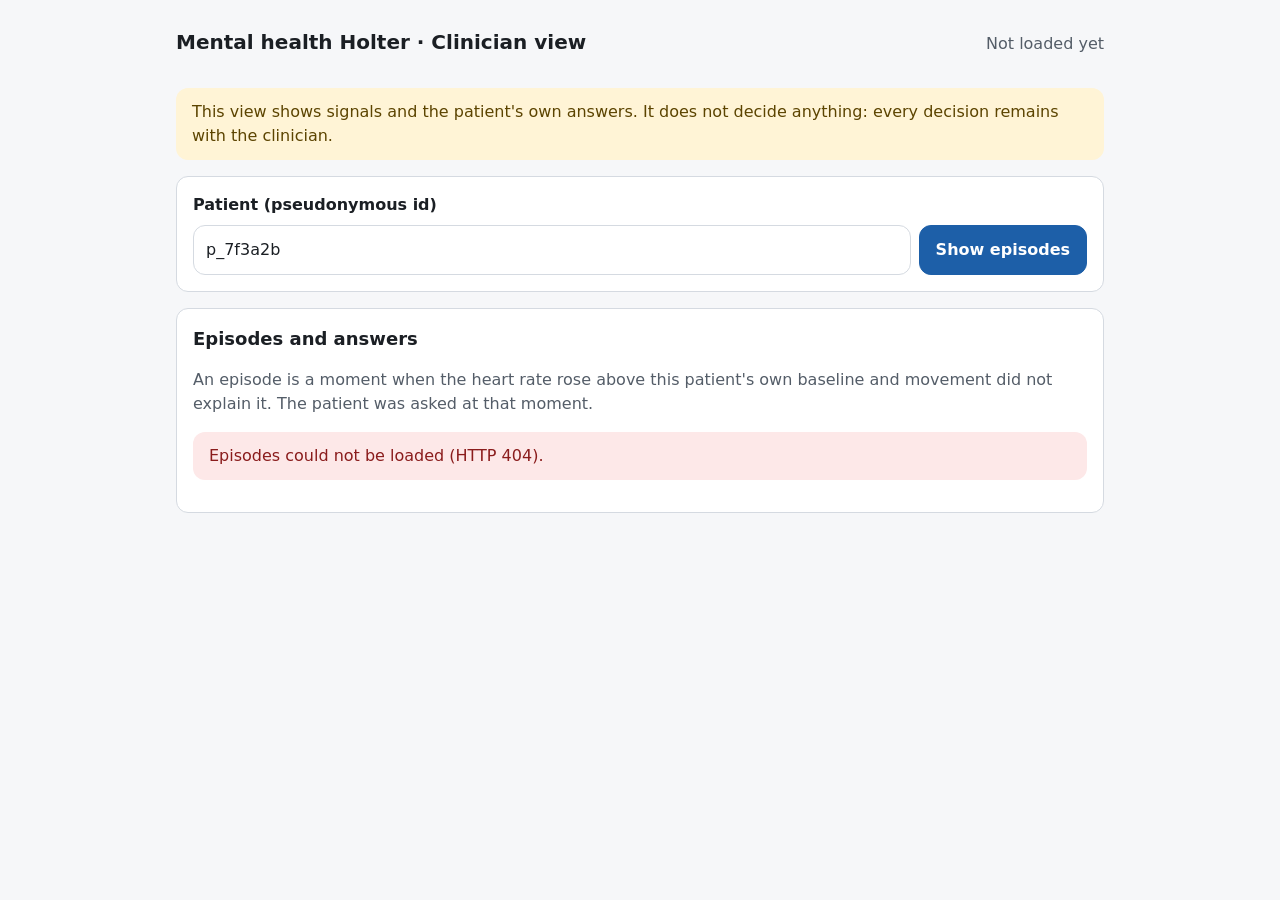
==== frontend/clinician/index.html @ 8410e5f2 "feat: add patient question page and clinician episodes timeline Patient page receives EpisodeEvent o" ====
<!doctype html>
<html lang="en">
  <head>
    <meta charset="utf-8" />
    <meta name="viewport" content="width=device-width, initial-scale=1" />
    <title>Holter · Clinician</title>
    <link rel="stylesheet" href="../shared/styles.css" />
  </head>
  <body>
    <main class="page">
      <header class="page-header">
        <h1>Mental health Holter · Clinician view</h1>
        <p class="muted" id="last-updated" aria-live="polite">Not loaded yet</p>
      </header>

      <p class="notice">
        This view shows signals and the patient's own answers. It does not decide anything:
        every decision remains with the clinician.
      </p>

      <form id="patient-form" class="card" aria-label="Select patient">
        <label for="patient-input"><strong>Patient (pseudonymous id)</strong></label>
        <div style="display: flex; gap: 8px; margin-top: 8px; flex-wrap: wrap">
          <input
            id="patient-input"
            class="text-input"
            style="flex: 1 1 220px"
            pattern="p_[0-9a-f]{4,32}"
            required
            autocomplete="off"
          />
          <button class="button button--primary" type="submit">Show episodes</button>
        </div>
      </form>

      <section class="card" aria-labelledby="timeline-title">
        <h2 id="timeline-title">Episodes and answers</h2>
        <p class="muted">
          An episode is a moment when the heart rate rose above this patient's own baseline
          and movement did not explain it. The patient was asked at that moment.
        </p>
        <p id="summary" class="muted"></p>
        <p id="load-error" class="notice notice--alert" role="alert" hidden></p>
        <ol id="timeline" class="timeline" aria-live="polite"></ol>
      </section>
    </main>
    <script type="module" src="clinician.js"></script>
  </body>
</html>
---- frontend/shared/styles.css ----
/*
 * Shared styles for the patient and clinician pages.
 *
 * Design rules (CLAUDE.md sections 1.7 and 5.5): calm clinical look, WCAG 2.1 AA
 * contrast in light and dark mode, large touch targets on the phone, and colour
 * never used as the only signal (every coloured tag also has text).
 */

:root {
  --color-background: #f6f7f9;
  --color-surface: #ffffff;
  --color-text: #1b1f24;
  --color-text-muted: #545d68;
  --color-border: #d5dae1;
  --color-accent: #1d5fa8;
  --color-accent-text: #ffffff;
  --color-focus: #f2b705;
  --color-notice-background: #fff4d6;
  --color-notice-text: #5c4400;
  --color-alert-background: #fde8e8;
  --color-alert-text: #8a1c1c;
  --color-ok-background: #e3f4ea;
  --color-ok-text: #1d5e36;
  --radius: 12px;
  --space-1: 4px;
  --space-2: 8px;
  --space-3: 12px;
  --space-4: 16px;
  --space-5: 24px;
  --font-body: system-ui, -apple-system, "Segoe UI", Roboto, "Helvetica Neue", Arial, sans-serif;
  --font-mono: ui-monospace, "SF Mono", Menlo, Consolas, monospace;
  color-scheme: light dark;
}

@media (prefers-color-scheme: dark) {
  :root {
    --color-background: #111418;
    --color-surface: #1b2027;
    --color-text: #e8ebef;
    --color-text-muted: #a9b2bd;
    --color-border: #343c47;
    --color-accent: #6aa8ef;
    --color-accent-text: #0b1520;
    --color-notice-background: #3b3112;
    --color-notice-text: #f6dc93;
    --color-alert-background: #3d1b1b;
    --color-alert-text: #f5b4b4;
    --color-ok-background: #173826;
    --color-ok-text: #a8e2bf;
  }
}

*,
*::before,
*::after {
  box-sizing: border-box;
}

body {
  margin: 0;
  background: var(--color-background);
  color: var(--color-text);
  font-family: var(--font-body);
  font-size: 1rem;
  line-height: 1.5;
}

:focus-visible {
  outline: 3px solid var(--color-focus);
  outline-offset: 2px;
}

.page {
  max-width: 960px;
  margin: 0 auto;
  padding: var(--space-4);
}

.page--narrow {
  max-width: 480px;
}

.page-header {
  display: flex;
  flex-wrap: wrap;
  align-items: baseline;
  justify-content: space-between;
  gap: var(--space-2);
  margin-bottom: var(--space-4);
}

.page-header h1 {
  margin: 0;
  font-size: 1.25rem;
}

.muted {
  color: var(--color-text-muted);
}

.mono {
  font-family: var(--font-mono);
  font-size: 0.875rem;
}

.card {
  background: var(--color-surface);
  border: 1px solid var(--color-border);
  border-radius: var(--radius);
  padding: var(--space-4);
  margin-bottom: var(--space-4);
}

.card h2 {
  margin-top: 0;
  font-size: 1.125rem;
}

.notice {
  background: var(--color-notice-background);
  color: var(--color-notice-text);
  border-radius: var(--radius);
  padding: var(--space-3) var(--space-4);
  margin-bottom: var(--space-4);
}

.notice--alert {
  background: var(--color-alert-background);
  color: var(--color-alert-text);
}

.notice--ok {
  background: var(--color-ok-background);
  color: var(--color-ok-text);
}

.status-dot {
  display: inline-block;
  width: 10px;
  height: 10px;
  border-radius: 50%;
  margin-right: var(--space-1);
  background: var(--color-text-muted);
}

.status-dot--live {
  background: #2e9d5b;
}

.status-dot--offline {
  background: #c23b3b;
}

.button {
  appearance: none;
  border: 1px solid var(--color-border);
  background: var(--color-surface);
  color: var(--color-text);
  border-radius: var(--radius);
  padding: var(--space-3) var(--space-4);
  font: inherit;
  min-height: 48px;
  cursor: pointer;
}

.button--primary {
  background: var(--color-accent);
  border-color: var(--color-accent);
  color: var(--color-accent-text);
  font-weight: 600;
}

.button--alert {
  background: var(--color-alert-background);
  border-color: var(--color-alert-text);
  color: var(--color-alert-text);
  font-weight: 600;
}

.button:disabled {
  opacity: 0.5;
  cursor: not-allowed;
}

.button-grid {
  display: grid;
  grid-template-columns: repeat(auto-fit, minmax(120px, 1fr));
  gap: var(--space-2);
}

.choice-group {
  border: 0;
  margin: 0 0 var(--space-4);
  padding: 0;
}

.choice-group legend {
  font-weight: 600;
  margin-bottom: var(--space-2);
}

.choice {
  position: relative;
}

.choice input {
  position: absolute;
  opacity: 0;
  inset: 0;
}

.choice label {
  display: flex;
  align-items: center;
  justify-content: center;
  min-height: 48px;
  padding: var(--space-2);
  border: 1px solid var(--color-border);
  border-radius: var(--radius);
  background: var(--color-surface);
  cursor: pointer;
  text-align: center;
}

.choice input:checked + label {
  border: 2px solid var(--color-accent);
  font-weight: 600;
}

.choice input:focus-visible + label {
  outline: 3px solid var(--color-focus);
  outline-offset: 2px;
}

.text-input {
  width: 100%;
  min-height: 48px;
  padding: var(--space-2) var(--space-3);
  border: 1px solid var(--color-border);
  border-radius: var(--radius);
  background: var(--color-surface);
  color: var(--color-text);
  font: inherit;
}

.tag {
  display: inline-block;
  padding: 2px var(--space-2);
  border-radius: 999px;
  font-size: 0.8125rem;
  font-weight: 600;
  border: 1px solid currentColor;
}

.tag--alert {
  color: var(--color-alert-text);
  background: var(--color-alert-background);
}

.tag--normal {
  color: var(--color-text-muted);
}

.timeline {
  list-style: none;
  margin: 0;
  padding: 0;
}

.timeline__item {
  border-left: 3px solid var(--color-border);
  padding: 0 0 var(--space-4) var(--space-4);
  position: relative;
}

.timeline__item--extreme {
  border-left-color: var(--color-alert-text);
}

.timeline__meta {
  display: flex;
  flex-wrap: wrap;
  gap: var(--space-2);
  align-items: center;
}

.definition-row {
  display: flex;
  flex-wrap: wrap;
  gap: var(--space-1) var(--space-4);
  margin: var(--space-2) 0 0;
}

.definition-row dt {
  color: var(--color-text-muted);
}

.definition-row dd {
  margin: 0;
  font-weight: 600;
}

.visually-hidden {
  position: absolute;
  width: 1px;
  height: 1px;
  overflow: hidden;
  clip: rect(0 0 0 0);
  white-space: nowrap;
}
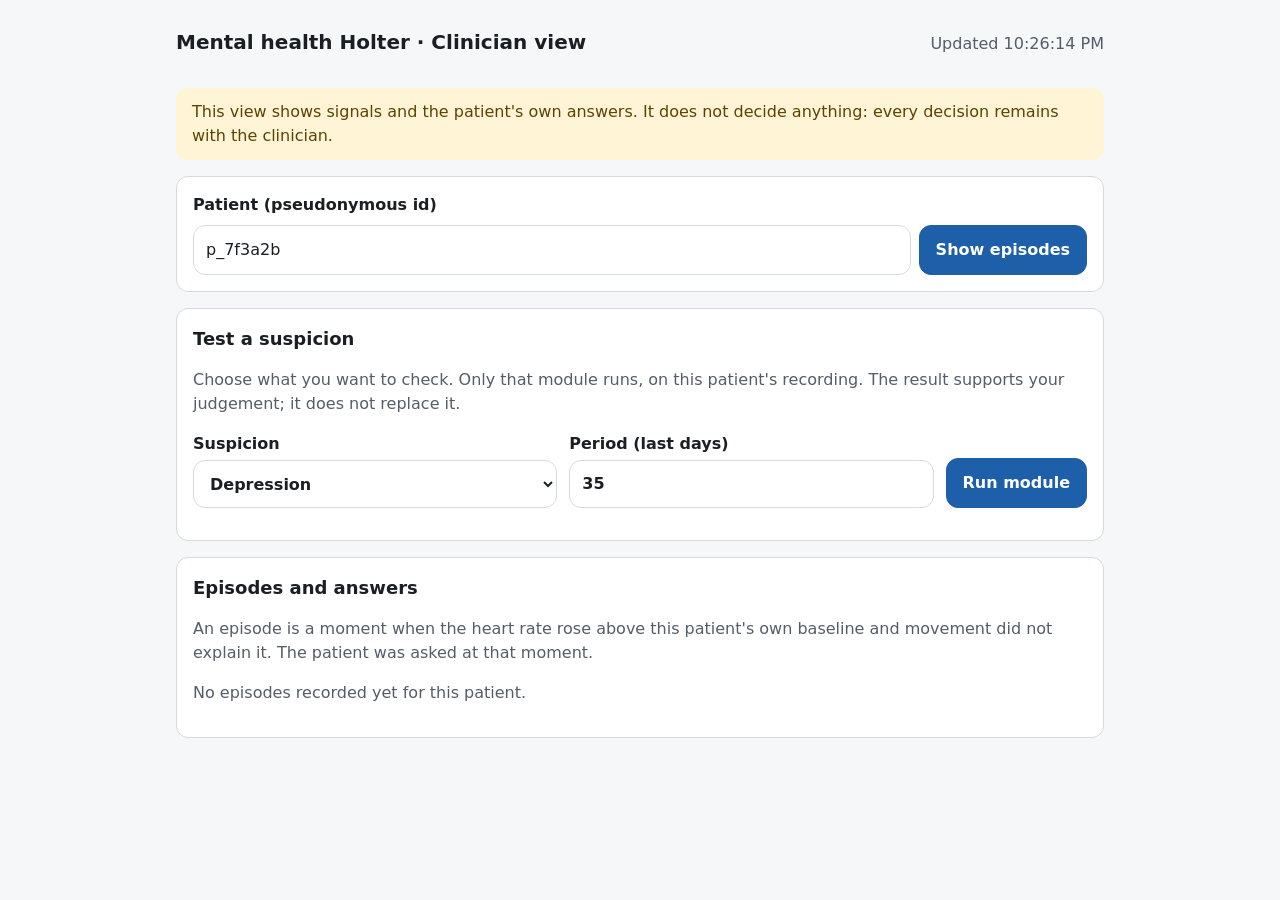
==== commit 85a0233e: "feat: add the clinician evidence panel for suspicion modules The clinician picks a suspicion and a p" ====
--- a/frontend/clinician/index.html
+++ b/frontend/clinician/index.html
@@ -33,6 +33,29 @@
         </div>
       </form>
 
+      <section class="card" aria-labelledby="evidence-title">
+        <h2 id="evidence-title">Test a suspicion</h2>
+        <p class="muted">
+          Choose what you want to check. Only that module runs, on this patient's recording.
+          The result supports your judgement; it does not replace it.
+        </p>
+        <form id="module-form" class="module-form">
+          <label>
+            <span>Suspicion</span>
+            <select name="suspicion" class="text-input">
+              <option value="depression">Depression</option>
+            </select>
+          </label>
+          <label>
+            <span>Period (last days)</span>
+            <input name="days" class="text-input" type="number" min="4" max="90" required />
+          </label>
+          <button class="button button--primary" type="submit">Run module</button>
+        </form>
+        <p id="module-status" class="muted" role="status" aria-live="polite"></p>
+        <div id="module-output"></div>
+      </section>
+
       <section class="card" aria-labelledby="timeline-title">
         <h2 id="timeline-title">Episodes and answers</h2>
         <p class="muted">
--- a/frontend/shared/styles.css
+++ b/frontend/shared/styles.css
@@ -21,6 +21,9 @@
   --color-alert-text: #8a1c1c;
   --color-ok-background: #e3f4ea;
   --color-ok-text: #1d5e36;
+  --color-series: #1d5fa8;
+  --color-band: rgba(84, 93, 104, 0.14);
+  --color-grid: #e3e7ec;
   --radius: 12px;
   --space-1: 4px;
   --space-2: 8px;
@@ -47,6 +50,9 @@
     --color-alert-text: #f5b4b4;
     --color-ok-background: #173826;
     --color-ok-text: #a8e2bf;
+    --color-series: #7db4f2;
+    --color-band: rgba(169, 178, 189, 0.16);
+    --color-grid: #2a313a;
   }
 }
 
@@ -308,3 +314,189 @@
   clip: rect(0 0 0 0);
   white-space: nowrap;
 }
+
+/* ---- Evidence panel (F2-FE-01) ---- */
+
+.module-form {
+  display: flex;
+  flex-wrap: wrap;
+  gap: var(--space-3);
+  align-items: flex-end;
+}
+
+.module-form label {
+  display: flex;
+  flex-direction: column;
+  gap: var(--space-1);
+  font-weight: 600;
+  flex: 1 1 180px;
+}
+
+.outcome {
+  border: 1px solid var(--color-border);
+  border-left: 6px solid var(--color-accent);
+  border-radius: var(--radius);
+  padding: var(--space-3) var(--space-4);
+  margin: var(--space-4) 0;
+}
+
+.outcome--not {
+  border-left-color: var(--color-text-muted);
+}
+
+.outcome__title {
+  margin: 0;
+  font-size: 1.25rem;
+  font-weight: 700;
+}
+
+.outcome__confidence {
+  margin: var(--space-1) 0 var(--space-2);
+  font-weight: 600;
+}
+
+.outcome__note {
+  margin: 0 0 var(--space-2);
+  color: var(--color-text-muted);
+}
+
+.evidence-legend {
+  font-size: 0.875rem;
+}
+
+.evidence-grid {
+  display: grid;
+  grid-template-columns: repeat(auto-fit, minmax(320px, 1fr));
+  gap: var(--space-4);
+}
+
+.evidence-card {
+  border: 1px solid var(--color-border);
+  border-radius: var(--radius);
+  padding: var(--space-3);
+  background: var(--color-surface);
+}
+
+.evidence-card--evidence {
+  border: 2px solid var(--color-accent);
+}
+
+.evidence-card__header {
+  display: flex;
+  justify-content: space-between;
+  align-items: center;
+  gap: var(--space-2);
+}
+
+.evidence-card__title {
+  margin: 0;
+  font-size: 1rem;
+}
+
+.evidence-card__help {
+  margin: var(--space-1) 0 var(--space-2);
+  font-size: 0.8125rem;
+}
+
+.tag--evidence {
+  color: var(--color-accent-text);
+  background: var(--color-accent);
+  border-color: var(--color-accent);
+}
+
+.evidence-chart {
+  margin: 0;
+}
+
+.evidence-chart__svg {
+  width: 100%;
+  height: auto;
+  display: block;
+}
+
+.evidence-chart__grid {
+  stroke: var(--color-grid);
+  stroke-width: 1;
+}
+
+.evidence-chart__axis {
+  fill: var(--color-text-muted);
+  font-size: 11px;
+}
+
+.evidence-chart__band {
+  fill: var(--color-band);
+}
+
+.evidence-chart__median {
+  stroke: var(--color-text-muted);
+  stroke-width: 1;
+  stroke-dasharray: 4 3;
+}
+
+.evidence-chart__line {
+  fill: none;
+  stroke: var(--color-series);
+  stroke-width: 2;
+  stroke-linejoin: round;
+}
+
+.evidence-chart__marker {
+  fill: var(--color-series);
+  stroke: var(--color-surface);
+  stroke-width: 2;
+}
+
+.evidence-chart__marker--outside {
+  fill: var(--color-surface);
+  stroke: var(--color-series);
+  stroke-width: 2;
+}
+
+.evidence-chart__hit {
+  fill: transparent;
+  cursor: default;
+}
+
+.evidence-chart__hit:focus-visible {
+  outline: none;
+  stroke: var(--color-focus);
+  stroke-width: 3;
+}
+
+.evidence-chart__empty {
+  padding: var(--space-5) 0;
+  text-align: center;
+}
+
+.evidence-chart__table summary {
+  cursor: pointer;
+  font-size: 0.8125rem;
+  color: var(--color-text-muted);
+  margin-top: var(--space-2);
+}
+
+.evidence-chart__table table {
+  border-collapse: collapse;
+  font-size: 0.8125rem;
+  margin-top: var(--space-2);
+}
+
+.evidence-chart__table th,
+.evidence-chart__table td {
+  padding: 2px var(--space-3) 2px 0;
+  text-align: left;
+}
+
+.chart-tooltip {
+  position: absolute;
+  transform: translate(-50%, -100%);
+  background: var(--color-text);
+  color: var(--color-background);
+  padding: var(--space-1) var(--space-2);
+  border-radius: 6px;
+  font-size: 0.8125rem;
+  pointer-events: none;
+  white-space: nowrap;
+  z-index: 10;
+}
